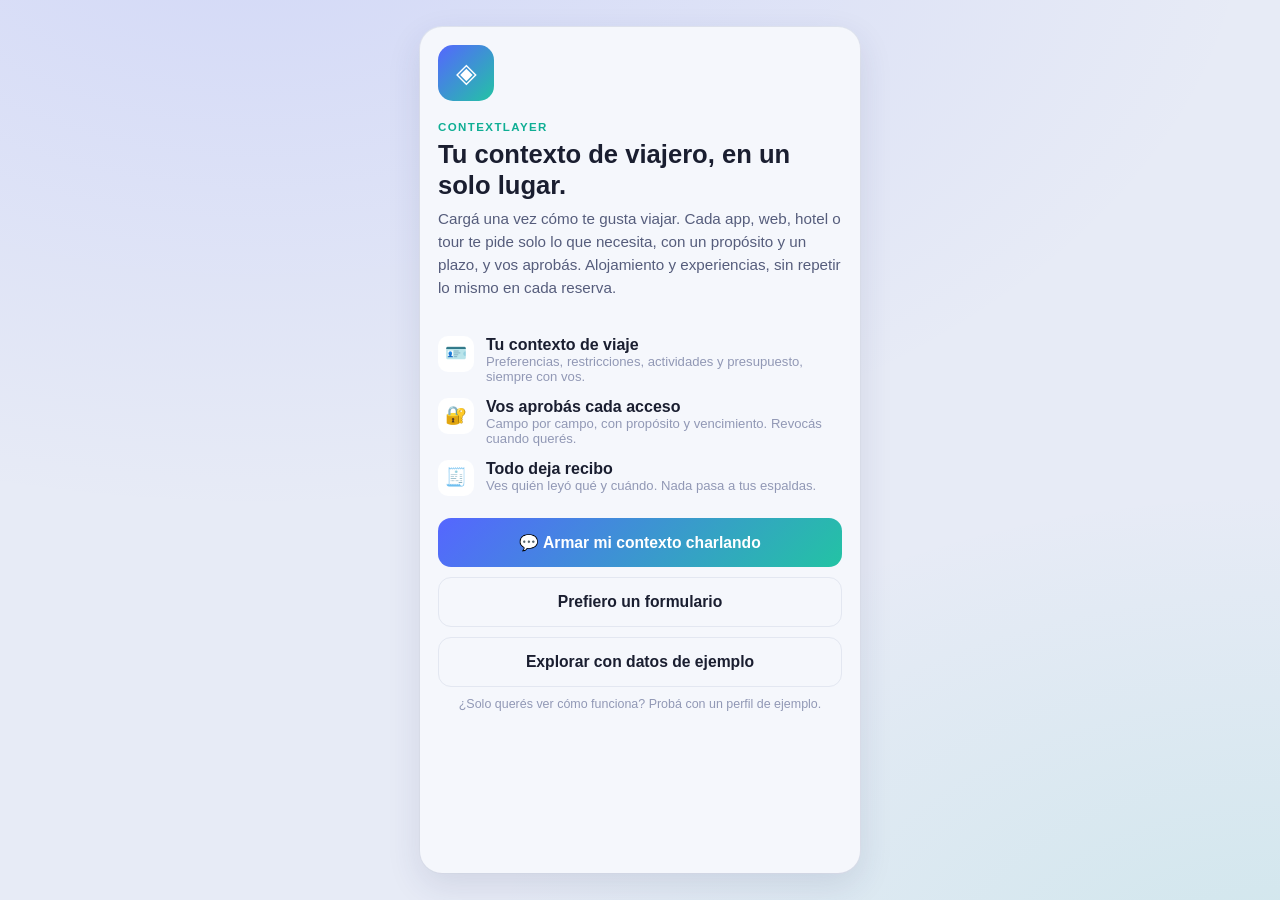
==== mvp/index.html @ 900df346 "Add ContextLayer Premium: $10/mo or $100/yr, provider memberships, discounts and redeemable points" ====
<!DOCTYPE html>
<html lang="es">
<head>
  <meta charset="UTF-8" />
  <meta name="viewport" content="width=device-width, initial-scale=1.0, maximum-scale=1.0, user-scalable=no" />
  <meta name="theme-color" content="#0f1226" />
  <title>ContextLayer · Prototipo</title>
  <meta http-equiv="Cache-Control" content="no-cache, no-store, must-revalidate" />
  <meta http-equiv="Pragma" content="no-cache" />
  <meta http-equiv="Expires" content="0" />
  <link rel="stylesheet" href="css/styles.css?v=22" />
</head>
<body>
  <!-- Marco de teléfono: en desktop se ve como un móvil centrado; en mobile ocupa todo. -->
  <div class="device" role="application" aria-label="Prototipo ContextLayer">
    <div class="device__notch" aria-hidden="true"></div>

    <!-- Barra de estado simulada -->
    <header class="statusbar" aria-hidden="true">
      <span class="statusbar__time">9:41</span>
      <span class="statusbar__brand">ContextLayer</span>
      <span class="statusbar__icons">●●● ⛆ ▮</span>
    </header>

    <!-- Contenedor donde app.js inyecta cada pantalla -->
    <main id="screen" class="screen" tabindex="-1"></main>

    <!-- Navegación inferior (se muestra/oculta según la pantalla) -->
    <nav id="tabbar" class="tabbar" aria-label="Navegación principal" hidden>
      <button class="tabbar__btn" data-nav="pasaporte">
        <span class="tabbar__ico">🪪</span><span class="tabbar__lbl">Contexto</span>
      </button>
      <button class="tabbar__btn" data-nav="reservas">
        <span class="tabbar__ico">🛎️</span><span class="tabbar__lbl">Reservas</span>
      </button>
      <button class="tabbar__btn" data-nav="actividad">
        <span class="tabbar__ico">🧾</span><span class="tabbar__lbl">Actividad</span>
      </button>
      <button class="tabbar__btn" data-nav="permisos">
        <span class="tabbar__ico">🔐</span><span class="tabbar__lbl">Permisos</span>
      </button>
    </nav>
  </div>

  <script src="js/data.js?v=22"></script>
  <script src="js/app.js?v=22"></script>
</body>
</html>
---- mvp/css/styles.css ----
/* ============================================================================
 * ContextLayer · MVP — styles.css (mobile-first)
 * ==========================================================================*/

:root {
  --bg: #f5f7fc;
  --bg-2: #eef1f8;
  --surface: #ffffff;
  --surface-2: #eef1f8;
  --line: #e3e7f1;
  --txt: #1a1e30;
  --txt-dim: #565d7c;
  --txt-mute: #9198b5;
  --brand: #5566ff;
  --brand-2: #0fae94;
  --brand-grad: linear-gradient(135deg, #5566ff 0%, #23c3a4 100%);
  --danger: #ef4d63;
  --warn: #d99413;
  --ok: #0fae94;
  --radius: 16px;
  --radius-sm: 11px;
  --shadow: 0 12px 34px rgba(38, 48, 96, 0.12);
  --pad: 18px;
  font-size: 16px;
}

* { box-sizing: border-box; margin: 0; padding: 0; }

html, body {
  height: 100%;
  background: #e7ebf6;
  color: var(--txt);
  font-family: -apple-system, BlinkMacSystemFont, "Segoe UI", Roboto, Helvetica, Arial, sans-serif;
  -webkit-font-smoothing: antialiased;
}

body {
  min-height: 100dvh;
  background:
    radial-gradient(1000px 600px at 20% -10%, rgba(85, 102, 255, 0.14), transparent),
    radial-gradient(800px 500px at 100% 110%, rgba(35, 195, 164, 0.12), transparent),
    #e7ebf6;
}

/* ---------- Contenedor de la app: full-bleed en móvil ---------- */
.device {
  position: relative;
  width: 100%;
  min-height: 100dvh;
  background: var(--bg);
  overflow: hidden;
  display: flex;
  flex-direction: column;
  padding-top: env(safe-area-inset-top);
}
.device__notch { display: none; }

/* En pantallas grandes: panel centrado (sin marco de teléfono) */
@media (min-width: 640px) {
  body {
    display: flex;
    align-items: center;
    justify-content: center;
    padding: 24px;
  }
  .device {
    width: 100%;
    max-width: 440px;
    min-height: auto;
    height: min(920px, 94dvh);
    border-radius: 22px;
    box-shadow: var(--shadow), 0 0 0 1px var(--line);
    padding-top: 0;
  }
}

/* Barra de estado simulada: oculta (se usa la del propio dispositivo) */
.statusbar { display: none; }

/* ---------- Contenedor de pantalla ---------- */
.screen {
  flex: 1;
  overflow-y: auto;
  padding: var(--pad) var(--pad) 26px;
  scroll-behavior: smooth;
  -webkit-overflow-scrolling: touch;
}
.screen::-webkit-scrollbar { width: 0; }
.screen:focus { outline: none; }

/* Animación de entrada */
.fade-in { animation: fade 0.28s ease; }
@keyframes fade {
  from { opacity: 0; transform: translateY(8px); }
  to { opacity: 1; transform: translateY(0); }
}

/* ---------- Tipografía / bloques ---------- */
.eyebrow {
  font-size: 0.72rem;
  text-transform: uppercase;
  letter-spacing: 1.4px;
  color: var(--brand-2);
  font-weight: 700;
}
h1.title { font-size: 1.6rem; line-height: 1.2; margin: 6px 0 8px; }
h2.title { font-size: 1.25rem; margin: 4px 0 6px; }
.lead { color: var(--txt-dim); font-size: 0.95rem; line-height: 1.5; }
.section-label {
  font-size: 0.78rem;
  text-transform: uppercase;
  letter-spacing: 1px;
  color: var(--txt-mute);
  margin: 18px 2px 8px;
  font-weight: 700;
}
.muted { color: var(--txt-mute); font-size: 0.82rem; }

/* ---------- Screen header (con volver) ---------- */
.shead {
  display: flex;
  align-items: center;
  gap: 10px;
  margin-bottom: 6px;
}
.shead__back {
  background: var(--surface);
  border: 1px solid var(--line);
  color: var(--txt);
  width: 38px; height: 38px;
  border-radius: 50%;
  font-size: 1.1rem;
  cursor: pointer;
  flex: none;
}
.shead__title { font-size: 1.15rem; font-weight: 700; }

/* ---------- Cards ---------- */
.card {
  background: var(--surface);
  border: 1px solid var(--line);
  border-radius: var(--radius);
  padding: 16px;
  margin-bottom: 12px;
}
.card--soft { background: var(--bg-2); }
.card--brand {
  background: var(--brand-grad);
  color: #fff;
  border: none;
}
.card--brand .muted, .card--brand .lead { color: rgba(255,255,255,0.85); }

.row { display: flex; align-items: center; gap: 12px; }
.row--between { justify-content: space-between; }
.grow { flex: 1; }

.chip {
  display: inline-flex;
  align-items: center;
  gap: 5px;
  background: var(--surface-2);
  border: 1px solid var(--line);
  color: var(--txt-dim);
  padding: 5px 10px;
  border-radius: 999px;
  font-size: 0.74rem;
  margin: 3px 4px 0 0;
}
.chip--ok { color: var(--ok); border-color: rgba(87,230,201,0.4); }
.chip-wrap { display: flex; flex-wrap: wrap; }

.avatar {
  width: 44px; height: 44px;
  border-radius: 12px;
  display: grid; place-items: center;
  font-size: 1.4rem;
  background: var(--surface-2);
  flex: none;
}

/* ---------- Botones ---------- */
.btn {
  display: inline-flex;
  align-items: center;
  justify-content: center;
  gap: 8px;
  width: 100%;
  border: none;
  border-radius: 13px;
  padding: 15px 18px;
  font-size: 0.98rem;
  font-weight: 700;
  cursor: pointer;
  color: #fff;
  background: var(--brand-grad);
  transition: transform 0.08s ease, opacity 0.15s ease;
}
.btn:active { transform: scale(0.98); }
.btn--ghost {
  background: transparent;
  color: var(--txt);
  border: 1px solid var(--line);
}
.btn--dark {
  background: var(--surface-2);
  color: var(--txt);
  border: 1px solid var(--line);
}
.btn--danger { background: transparent; color: var(--danger); border: 1px solid rgba(255,107,125,0.4); }
.btn--sm { width: auto; padding: 9px 14px; font-size: 0.82rem; border-radius: 10px; }
.btn:disabled { opacity: 0.45; cursor: not-allowed; }
.btn-stack { display: flex; flex-direction: column; gap: 10px; margin-top: 8px; }

/* ---------- Sticky footer de acción ---------- */
.action-bar {
  position: sticky;
  bottom: 0;
  margin: 16px -18px -26px;
  padding: 14px 18px calc(18px + env(safe-area-inset-bottom));
  background: linear-gradient(to top, var(--bg) 70%, transparent);
}

/* ---------- Form ---------- */
.field { margin-bottom: 14px; }
.field__label {
  display: block;
  font-size: 0.82rem;
  color: var(--txt-dim);
  margin-bottom: 6px;
  font-weight: 600;
}
.field input, .field select, .textarea {
  width: 100%;
  background: var(--bg-2);
  border: 1px solid var(--line);
  color: var(--txt);
  padding: 13px 14px;
  border-radius: 11px;
  font-size: 0.95rem;
  font-family: inherit;
}
.field input:focus, .field select:focus, .textarea:focus {
  outline: none;
  border-color: var(--brand);
  box-shadow: 0 0 0 3px rgba(124,140,255,0.2);
}
.textarea { resize: none; min-height: 92px; line-height: 1.5; }

/* ---------- Toggle switch ---------- */
.switch { position: relative; width: 46px; height: 27px; flex: none; }
.switch input { opacity: 0; width: 0; height: 0; }
.switch__track {
  position: absolute; inset: 0;
  background: var(--surface-2);
  border: 1px solid var(--line);
  border-radius: 999px;
  transition: background 0.2s ease;
}
.switch__track::after {
  content: "";
  position: absolute;
  top: 3px; left: 3px;
  width: 19px; height: 19px;
  border-radius: 50%;
  background: var(--txt-dim);
  transition: transform 0.2s ease, background 0.2s ease;
}
.switch input:checked + .switch__track { background: rgba(87,230,201,0.25); border-color: var(--brand-2); }
.switch input:checked + .switch__track::after { transform: translateX(19px); background: var(--brand-2); }

/* ---------- Onboarding progress ---------- */
.progress { display: flex; gap: 6px; margin-bottom: 18px; }
.progress__dot {
  flex: 1; height: 5px; border-radius: 999px; background: var(--surface-2);
}
.progress__dot.is-done { background: var(--brand-2); }
.progress__dot.is-active { background: var(--brand); }

/* ---------- Context category list ---------- */
.ctx-item {
  display: flex; align-items: center; gap: 12px;
  padding: 13px 0;
  border-bottom: 1px solid var(--line);
}
.ctx-item:last-child { border-bottom: none; }
.ctx-item__val { color: var(--txt-dim); font-size: 0.85rem; }

/* ---------- Permission access log ---------- */
.log {
  border-left: 2px solid var(--line);
  margin: 10px 0 2px;
  padding-left: 12px;
}
.log__entry { margin-bottom: 8px; }
.log__date { font-size: 0.72rem; color: var(--brand-2); font-weight: 700; }
.log__detail { font-size: 0.82rem; color: var(--txt-dim); }

/* ---------- Option (result) card ---------- */
.opt__top { display: flex; justify-content: space-between; gap: 10px; }
.opt__price { text-align: right; flex: none; }
.opt__price b { font-size: 1.15rem; }
.match-list { list-style: none; margin: 12px 0 0; }
.match-list li {
  display: flex; gap: 8px; align-items: flex-start;
  font-size: 0.85rem; color: var(--txt-dim);
  margin-bottom: 7px; line-height: 1.4;
}
.match-list li::before { content: "✓"; color: var(--brand-2); font-weight: 700; flex: none; }

.badge-best {
  background: var(--brand-2); color: #06231c;
  font-size: 0.66rem; font-weight: 800;
  padding: 3px 8px; border-radius: 999px;
  text-transform: uppercase; letter-spacing: 0.6px;
}

/* ---------- Agent "thinking" ---------- */
.thinking { text-align: center; padding: 40px 10px; }
.spinner {
  width: 46px; height: 46px; margin: 0 auto 18px;
  border: 3px solid var(--surface-2);
  border-top-color: var(--brand-2);
  border-radius: 50%;
  animation: spin 0.8s linear infinite;
}
@keyframes spin { to { transform: rotate(360deg); } }
.thinking__step { color: var(--txt-dim); font-size: 0.88rem; margin: 6px 0; opacity: 0; }
.thinking__step.show { opacity: 1; transition: opacity 0.3s ease; }

/* ---------- Success check ---------- */
.success-mark {
  width: 84px; height: 84px; margin: 10px auto 20px;
  border-radius: 50%;
  background: rgba(87,230,201,0.15);
  border: 2px solid var(--brand-2);
  display: grid; place-items: center;
  font-size: 2.4rem;
  animation: pop 0.4s ease;
}
@keyframes pop { 0% { transform: scale(0.5); opacity: 0; } 100% { transform: scale(1); opacity: 1; } }

/* ---------- Splash ---------- */
.splash { height: 100%; display: flex; flex-direction: column; }
.splash__hero { flex: 1; display: flex; flex-direction: column; justify-content: center; }
.logo-mark {
  width: 56px; height: 56px; border-radius: 15px;
  background: var(--brand-grad);
  display: grid; place-items: center;
  color: #fff;
  font-size: 1.7rem; margin-bottom: 20px;
}
.value-row { display: flex; gap: 12px; align-items: flex-start; margin: 14px 0; }
.value-row__ico {
  width: 36px; height: 36px; border-radius: 10px; flex: none;
  background: var(--surface); display: grid; place-items: center; font-size: 1.1rem;
}

/* ---------- Tabbar ---------- */
.tabbar {
  display: flex;
  border-top: 1px solid var(--line);
  background: rgba(255,255,255,0.97);
  backdrop-filter: blur(8px);
  padding-bottom: env(safe-area-inset-bottom);
}
.tabbar[hidden] { display: none; }
.tabbar__btn {
  flex: 1;
  background: none; border: none; cursor: pointer;
  padding: 9px 0 11px;
  display: flex; flex-direction: column; align-items: center; gap: 3px;
  color: var(--txt-mute);
}
.tabbar__ico { font-size: 1.2rem; filter: grayscale(1) opacity(0.7); }
.tabbar__lbl { font-size: 0.66rem; font-weight: 600; }
.tabbar__btn.is-active { color: var(--brand-2); }
.tabbar__btn.is-active .tabbar__ico { filter: none; }

/* ---------- Perspective switch (fuera del teléfono) ---------- */
.perspective {
  display: flex; align-items: center; gap: 8px;
  background: rgba(255,255,255,0.04);
  border: 1px solid rgba(255,255,255,0.08);
  padding: 7px 10px; border-radius: 999px;
  font-size: 0.8rem;
}
.perspective__lbl { color: var(--txt-mute); }
.perspective__btn {
  background: transparent; border: none; cursor: pointer;
  color: var(--txt-dim); font-weight: 600;
  padding: 6px 12px; border-radius: 999px; font-size: 0.8rem;
}
.perspective__btn.is-active { background: var(--brand-grad); color: #fff; }

/* ---------- Provider inbox ---------- */
.inbox-item {
  display: flex; gap: 12px; align-items: flex-start;
  padding: 14px 0; border-bottom: 1px solid var(--line);
}
.inbox-item:last-child { border-bottom: none; }
.dot-status { width: 9px; height: 9px; border-radius: 50%; flex: none; margin-top: 5px; }
.dot-status--new { background: var(--brand-2); box-shadow: 0 0 0 4px rgba(87,230,201,0.15); }
.dot-status--ok { background: var(--txt-mute); }

/* ---------- B2B compare ---------- */
.b2b-pros { list-style: none; margin-top: 8px; }
.b2b-pros li { font-size: 0.82rem; color: var(--txt-dim); margin-bottom: 5px; display: flex; gap: 7px; }
.b2b-pros li.pro::before { content: "＋"; color: var(--ok); font-weight: 800; }
.b2b-pros li.con::before { content: "－"; color: var(--danger); font-weight: 800; }
.vote-note {
  background: rgba(124,140,255,0.12);
  border: 1px dashed var(--brand);
  border-radius: 12px; padding: 12px 14px;
  font-size: 0.82rem; color: var(--txt-dim);
  margin-top: 6px;
}

/* ---------- Toast ---------- */
.toast {
  position: absolute;
  left: 50%; bottom: 84px;
  transform: translateX(-50%) translateY(20px);
  background: #1a1e30;
  border: 1px solid #1a1e30;
  color: #fff;
  padding: 11px 18px;
  border-radius: 999px;
  font-size: 0.82rem;
  opacity: 0; pointer-events: none;
  transition: opacity 0.25s ease, transform 0.25s ease;
  z-index: 50;
  max-width: 84%;
  text-align: center;
}
.toast.show { opacity: 1; transform: translateX(-50%) translateY(0); }



/* ============================================================================
 * Añadidos v2 — modelo pasaporte (solicitudes, recibos, alcance por campo)
 * ==========================================================================*/

/* Badge de conteo en el tab de Solicitudes */
.tabbar__btn { position: relative; }
.tab-badge {
  position: absolute;
  top: 4px;
  right: calc(50% - 26px);
  min-width: 17px;
  height: 17px;
  padding: 0 5px;
  border-radius: 999px;
  background: var(--danger);
  color: #fff;
  font-size: 0.62rem;
  font-weight: 800;
  display: grid;
  place-items: center;
  line-height: 1;
}
.tab-badge[hidden] { display: none; }

/* Etiqueta de tipo de solicitante (agente / OTA / comercio) */
.pill {
  display: inline-block;
  font-size: 0.66rem;
  font-weight: 700;
  text-transform: uppercase;
  letter-spacing: 0.5px;
  color: var(--brand-2);
  background: rgba(87, 230, 201, 0.12);
  border: 1px solid rgba(87, 230, 201, 0.3);
  padding: 3px 8px;
  border-radius: 999px;
}
.pill--dim {
  color: var(--txt-mute);
  background: var(--surface-2);
  border-color: var(--line);
}

/* Meta línea propósito / duración */
.meta-row {
  display: flex;
  gap: 8px;
  align-items: flex-start;
  font-size: 0.82rem;
  color: var(--txt-dim);
  margin-top: 8px;
}
.meta-row .k { color: var(--txt-mute); min-width: 74px; flex: none; }

/* Fila de campo solicitado con toggle de alcance por campo */
.field-grant {
  display: flex;
  align-items: center;
  gap: 12px;
  padding: 11px 0;
  border-bottom: 1px solid var(--line);
}
.field-grant:last-child { border-bottom: none; }
.field-grant__key {
  font-family: ui-monospace, SFMono-Regular, Menlo, monospace;
  font-size: 0.72rem;
  color: var(--brand-2);
}
.field-grant__val { color: var(--txt-dim); font-size: 0.85rem; }

/* Bloque de "payload" que se comparte (preview técnico) */
.codeblock {
  background: #f2f4fb;
  border: 1px solid var(--line);
  border-radius: 12px;
  padding: 13px 14px;
  font-family: ui-monospace, SFMono-Regular, Menlo, monospace;
  font-size: 0.76rem;
  line-height: 1.55;
  color: #0f8f7c;
  overflow-x: auto;
  white-space: pre;
}
.codeblock .c-key { color: #4a53c9; }
.codeblock .c-str { color: #0f8f7c; }
.codeblock .c-cmt { color: var(--txt-mute); }

/* Recibos (actividad) */
.receipt {
  display: flex;
  gap: 12px;
  align-items: flex-start;
  padding: 13px 0;
  border-bottom: 1px solid var(--line);
}
.receipt:last-child { border-bottom: none; }
.receipt__ico {
  width: 34px; height: 34px; border-radius: 9px; flex: none;
  display: grid; place-items: center; font-size: 1rem;
  background: var(--surface-2);
}
.receipt__tag {
  font-size: 0.64rem; font-weight: 800; text-transform: uppercase;
  letter-spacing: 0.5px; padding: 2px 7px; border-radius: 999px;
}
.receipt__tag--read { color: #4a53c9; background: rgba(85,102,255,0.12); }
.receipt__tag--write { color: var(--warn); background: rgba(255,206,107,0.14); }

/* Estado vacío */
.empty {
  text-align: center;
  color: var(--txt-mute);
  padding: 36px 16px;
}
.empty__ico { font-size: 2rem; display: block; margin-bottom: 8px; opacity: 0.7; }

/* ============================================================================
 * Añadidos v3 — carga conversacional + "Iniciar sesión con ContextLayer"
 * ==========================================================================*/

/* ---------- Chat de carga de contexto ---------- */
.chat {
  display: flex;
  flex-direction: column;
  gap: 10px;
  padding-bottom: 8px;
}
.bubble {
  max-width: 82%;
  padding: 11px 14px;
  border-radius: 16px;
  font-size: 0.9rem;
  line-height: 1.45;
  animation: fade 0.25s ease;
}
.bubble--agent {
  align-self: flex-start;
  background: var(--surface);
  border: 1px solid var(--line);
  border-bottom-left-radius: 5px;
}
.bubble--user {
  align-self: flex-end;
  background: var(--brand-grad);
  color: #fff;
  border-bottom-right-radius: 5px;
}
.bubble__chips { margin-top: 8px; }
.bubble__chips .chip { background: rgba(255,255,255,0.12); border-color: rgba(255,255,255,0.25); color: inherit; }

/* Barra de entrada del chat (fija abajo) */
.chatbar {
  position: sticky;
  bottom: 0;
  margin: 12px -18px -26px;
  padding: 12px 18px calc(14px + env(safe-area-inset-bottom));
  background: linear-gradient(to top, var(--bg) 72%, transparent);
  display: flex;
  gap: 8px;
  align-items: flex-end;
}
.chatbar .textarea {
  flex: 1;
  min-height: 46px;
  max-height: 120px;
  padding: 12px 14px;
}
.icon-btn {
  width: 46px; height: 46px; flex: none;
  border-radius: 12px;
  border: 1px solid var(--line);
  background: var(--surface-2);
  color: var(--txt);
  font-size: 1.2rem;
  cursor: pointer;
  display: grid; place-items: center;
}
.icon-btn--send { background: var(--brand-grad); color: #fff; border: none; }
.mic-btn.is-listening {
  background: var(--danger);
  color: #fff;
  border-color: var(--danger);
  animation: micpulse 1s ease-in-out infinite;
}
@keyframes micpulse { 0%,100% { box-shadow: 0 0 0 0 rgba(255,107,125,0.5);} 50%{ box-shadow: 0 0 0 8px rgba(255,107,125,0);} }

.chat-suggest {
  display: flex; flex-wrap: wrap; gap: 7px; margin: 4px 0 2px;
}
.chat-suggest button {
  background: var(--surface); border: 1px solid var(--line);
  color: var(--txt-dim); border-radius: 999px;
  padding: 7px 12px; font-size: 0.78rem; cursor: pointer;
}

/* ---------- App de terceros (marco embebido) ---------- */
.appframe {
  border-radius: 18px;
  overflow: hidden;
  border: 1px solid var(--line);
  margin-bottom: 14px;
}
.appframe__bar {
  display: flex; align-items: center; gap: 8px;
  padding: 9px 12px;
  background: #eef1f8;
  font-size: 0.74rem;
  color: var(--txt-mute);
  border-bottom: 1px solid var(--line);
}
.appframe__dot { width: 9px; height: 9px; border-radius: 50%; background: #c7cde0; }
.appframe__url { flex: 1; text-align: center; opacity: 0.8; }

.thirdapp-hero {
  padding: 26px 18px;
  text-align: center;
  color: #fff;
}
.thirdapp-logo {
  width: 58px; height: 58px; border-radius: 16px;
  display: grid; place-items: center; font-size: 1.9rem;
  margin: 0 auto 12px;
  background: rgba(255,255,255,0.15);
}

/* Botón "Continuar con ContextLayer" */
.btn-ctxlayer {
  display: flex; align-items: center; justify-content: center; gap: 10px;
  width: 100%;
  background: #1a1e30;
  color: #fff;
  border: 1px solid #1a1e30;
  border-radius: 13px;
  padding: 14px 18px;
  font-weight: 700;
  font-size: 0.95rem;
  cursor: pointer;
}
.btn-ctxlayer__mark {
  width: 22px; height: 22px; border-radius: 6px;
  background: var(--brand-grad);
  display: grid; place-items: center;
  color: #fff; font-size: 0.85rem;
}
.btn-plain {
  width: 100%; background: #fff; color: var(--txt);
  border: 1px solid var(--line); border-radius: 13px; padding: 13px;
  font-weight: 600; font-size: 0.9rem; cursor: pointer; margin-bottom: 10px;
}

/* ---------- Hoja de consentimiento (SSO handoff) ---------- */
.sso {
  padding-top: 6px;
}
.sso__head {
  text-align: center;
  padding: 10px 0 16px;
}
.sso__apps {
  display: flex; align-items: center; justify-content: center; gap: 14px;
  margin: 12px 0;
}
.sso__badge {
  width: 52px; height: 52px; border-radius: 14px;
  display: grid; place-items: center; font-size: 1.6rem;
  background: var(--surface-2); border: 1px solid var(--line);
}
.sso__link { color: var(--brand-2); font-size: 1.4rem; }
.sso__acct {
  display: flex; align-items: center; gap: 10px;
  background: var(--bg-2); border: 1px solid var(--line);
  border-radius: 12px; padding: 12px; margin-bottom: 12px;
}

/* ============================================================================
 * Añadidos v4 — selector de tipo de búsqueda (alojamiento / experiencia)
 * ==========================================================================*/
.seg {
  display: flex;
  gap: 6px;
  background: var(--surface-2);
  border: 1px solid var(--line);
  border-radius: 12px;
  padding: 4px;
  margin-bottom: 12px;
}
.seg__btn {
  flex: 1;
  border: none;
  background: transparent;
  color: var(--txt-dim);
  font-weight: 700;
  font-size: 0.85rem;
  padding: 9px 8px;
  border-radius: 9px;
  cursor: pointer;
}
.seg__btn.is-active {
  background: var(--surface);
  color: var(--txt);
  box-shadow: 0 1px 4px rgba(38, 48, 96, 0.12);
}

/* ============================================================================
 * Añadidos v5 — edición inline en el resumen del onboarding
 * ==========================================================================*/
.sum-edit {
  display: flex;
  align-items: center;
  gap: 8px;
  padding: 8px 0;
  border-bottom: 1px solid var(--line);
}
.sum-edit:last-child { border-bottom: none; }
.sum-edit select,
.sum-edit input {
  width: 100%;
  background: var(--bg-2);
  border: 1px solid var(--line);
  color: var(--txt);
  padding: 10px 12px;
  border-radius: 10px;
  font-size: 0.9rem;
  font-family: inherit;
}
.sum-edit select:focus,
.sum-edit input:focus {
  outline: none;
  border-color: var(--brand);
  box-shadow: 0 0 0 3px rgba(85, 102, 255, 0.2);
}
.sum-edit .btn { width: auto; flex: none; }

/* ============================================================================
 * Añadidos v6 — look & feel de marca en el login de apps de terceros
 * ==========================================================================*/
.brandhero {
  padding: 26px 18px;
  text-align: center;
}
.brandhero__wm { line-height: 1; }
.applogin__sep {
  display: flex;
  align-items: center;
  text-align: center;
  color: var(--txt-mute);
  font-size: 0.76rem;
  margin: 10px 0;
}
.applogin__sep::before,
.applogin__sep::after {
  content: "";
  flex: 1;
  height: 1px;
  background: var(--line);
}
.applogin__sep span { padding: 0 10px; }

/* Monograma de marca (insignia con color de la empresa) */
.brandmark {
  flex: none;
  border-radius: 12px;
  display: grid;
  place-items: center;
  color: #fff;
  font-weight: 800;
  line-height: 1;
}
.brandcard { align-items: center; }

/* ============================================================================
 * Añadidos v7 — ContextLayer Premium
 * ==========================================================================*/
.card--premium {
  background: linear-gradient(135deg, #ffd76a 0%, #ffb43d 100%);
  color: #3a2c00;
  border: none;
}
.card--premium .muted { color: #5c4a12; }
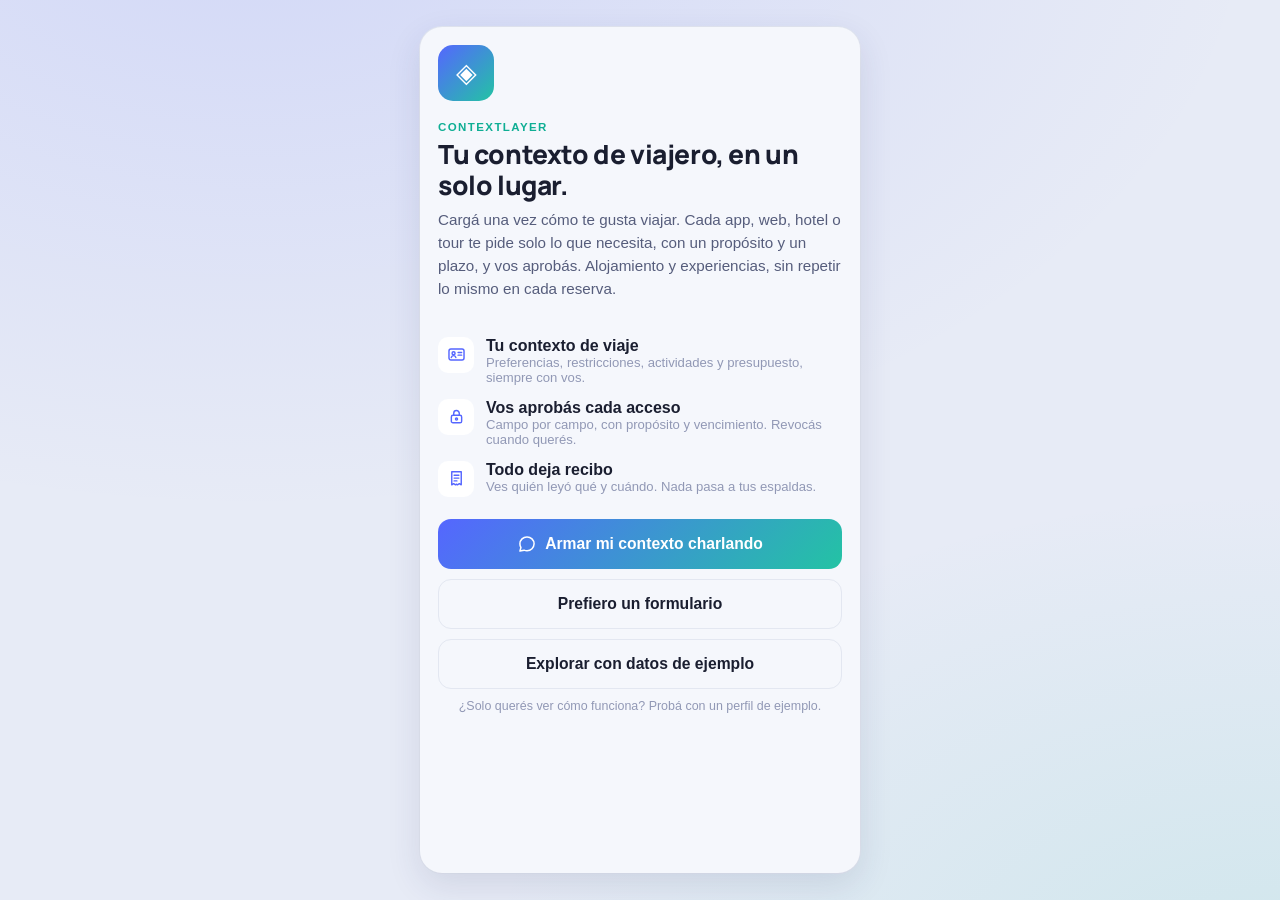
==== commit fd49a8e4: "F7: sistema visual v2 — íconos SVG, Manrope, dark mode, PWA y feedback - icons.js: set propio de ~30" ====
--- a/mvp/index.html
+++ b/mvp/index.html
@@ -2,25 +2,20 @@
 <html lang="es">
 <head>
   <meta charset="UTF-8" />
-  <meta name="viewport" content="width=device-width, initial-scale=1.0, maximum-scale=1.0, user-scalable=no" />
+  <meta name="viewport" content="width=device-width, initial-scale=1.0" />
   <meta name="theme-color" content="#0f1226" />
   <title>ContextLayer · Prototipo</title>
-  <meta http-equiv="Cache-Control" content="no-cache, no-store, must-revalidate" />
-  <meta http-equiv="Pragma" content="no-cache" />
-  <meta http-equiv="Expires" content="0" />
-  <link rel="stylesheet" href="css/styles.css?v=22" />
+  <link rel="icon" href="img/favicon.svg" type="image/svg+xml" />
+  <link rel="apple-touch-icon" href="img/icon-192.png" />
+  <link rel="manifest" href="manifest.webmanifest" />
+  <!-- Tema elegido por el tester, aplicado antes del primer paint (sin flash) -->
+  <script>try { var t = localStorage.getItem("cl_theme"); if (t) document.documentElement.dataset.theme = t; } catch (e) {}</script>
+  <link rel="preload" href="fonts/manrope.woff2" as="font" type="font/woff2" crossorigin />
+  <link rel="stylesheet" href="css/styles.css?v=30" />
 </head>
 <body>
   <!-- Marco de teléfono: en desktop se ve como un móvil centrado; en mobile ocupa todo. -->
   <div class="device" role="application" aria-label="Prototipo ContextLayer">
-    <div class="device__notch" aria-hidden="true"></div>
-
-    <!-- Barra de estado simulada -->
-    <header class="statusbar" aria-hidden="true">
-      <span class="statusbar__time">9:41</span>
-      <span class="statusbar__brand">ContextLayer</span>
-      <span class="statusbar__icons">●●● ⛆ ▮</span>
-    </header>
 
     <!-- Contenedor donde app.js inyecta cada pantalla -->
     <main id="screen" class="screen" tabindex="-1"></main>
@@ -42,7 +37,10 @@
     </nav>
   </div>
 
-  <script src="js/data.js?v=22"></script>
-  <script src="js/app.js?v=22"></script>
+  <script src="js/config.js?v=30"></script>
+  <script src="js/icons.js?v=30"></script>
+  <script src="js/data.js?v=30"></script>
+  <script src="js/track.js?v=30"></script>
+  <script src="js/app.js?v=30"></script>
 </body>
 </html>
--- a/mvp/css/styles.css
+++ b/mvp/css/styles.css
@@ -26,6 +26,14 @@
 
 * { box-sizing: border-box; margin: 0; padding: 0; }
 
+/* Tipografía display para títulos (variable, vendoreada, solo latin) */
+@font-face {
+  font-family: "Manrope";
+  src: url("../fonts/manrope.woff2") format("woff2");
+  font-weight: 200 800;
+  font-display: swap;
+}
+
 html, body {
   height: 100%;
   background: #e7ebf6;
@@ -53,7 +61,6 @@
   flex-direction: column;
   padding-top: env(safe-area-inset-top);
 }
-.device__notch { display: none; }
 
 /* En pantallas grandes: panel centrado (sin marco de teléfono) */
 @media (min-width: 640px) {
@@ -74,15 +81,11 @@
   }
 }
 
-/* Barra de estado simulada: oculta (se usa la del propio dispositivo) */
-.statusbar { display: none; }
-
 /* ---------- Contenedor de pantalla ---------- */
 .screen {
   flex: 1;
   overflow-y: auto;
   padding: var(--pad) var(--pad) 26px;
-  scroll-behavior: smooth;
   -webkit-overflow-scrolling: touch;
 }
 .screen::-webkit-scrollbar { width: 0; }
@@ -103,8 +106,12 @@
   color: var(--brand-2);
   font-weight: 700;
 }
-h1.title { font-size: 1.6rem; line-height: 1.2; margin: 6px 0 8px; }
-h2.title { font-size: 1.25rem; margin: 4px 0 6px; }
+h1.title, h2.title, .shead__title {
+  font-family: "Manrope", -apple-system, BlinkMacSystemFont, "Segoe UI", Roboto, sans-serif;
+  letter-spacing: -0.4px;
+}
+h1.title { font-size: 1.65rem; line-height: 1.18; margin: 6px 0 8px; font-weight: 800; }
+h2.title { font-size: 1.28rem; margin: 4px 0 6px; font-weight: 800; }
 .lead { color: var(--txt-dim); font-size: 0.95rem; line-height: 1.5; }
 .section-label {
   font-size: 0.78rem;
@@ -277,6 +284,9 @@
 .progress__dot.is-done { background: var(--brand-2); }
 .progress__dot.is-active { background: var(--brand); }
 
+/* Fecha/hora chiquita en recibos y canjes */
+.log__date { font-size: 0.72rem; color: var(--brand-2); font-weight: 700; }
+
 /* ---------- Context category list ---------- */
 .ctx-item {
   display: flex; align-items: center; gap: 12px;
@@ -286,20 +296,11 @@
 .ctx-item:last-child { border-bottom: none; }
 .ctx-item__val { color: var(--txt-dim); font-size: 0.85rem; }
 
-/* ---------- Permission access log ---------- */
-.log {
-  border-left: 2px solid var(--line);
-  margin: 10px 0 2px;
-  padding-left: 12px;
-}
-.log__entry { margin-bottom: 8px; }
-.log__date { font-size: 0.72rem; color: var(--brand-2); font-weight: 700; }
-.log__detail { font-size: 0.82rem; color: var(--txt-dim); }
 
 /* ---------- Option (result) card ---------- */
 .opt__top { display: flex; justify-content: space-between; gap: 10px; }
 .opt__price { text-align: right; flex: none; }
-.opt__price b { font-size: 1.15rem; }
+.opt__price b { font-size: 1.15rem; font-family: "Manrope", -apple-system, sans-serif; }
 .match-list { list-style: none; margin: 12px 0 0; }
 .match-list li {
   display: flex; gap: 8px; align-items: flex-start;
@@ -360,7 +361,7 @@
 .tabbar {
   display: flex;
   border-top: 1px solid var(--line);
-  background: rgba(255,255,255,0.97);
+  background: var(--surface);
   backdrop-filter: blur(8px);
   padding-bottom: env(safe-area-inset-bottom);
 }
@@ -372,49 +373,11 @@
   display: flex; flex-direction: column; align-items: center; gap: 3px;
   color: var(--txt-mute);
 }
-.tabbar__ico { font-size: 1.2rem; filter: grayscale(1) opacity(0.7); }
+.tabbar__ico { display: block; height: 22px; opacity: 0.72; }
+.tabbar__ico .ico { width: 22px; height: 22px; }
 .tabbar__lbl { font-size: 0.66rem; font-weight: 600; }
 .tabbar__btn.is-active { color: var(--brand-2); }
-.tabbar__btn.is-active .tabbar__ico { filter: none; }
-
-/* ---------- Perspective switch (fuera del teléfono) ---------- */
-.perspective {
-  display: flex; align-items: center; gap: 8px;
-  background: rgba(255,255,255,0.04);
-  border: 1px solid rgba(255,255,255,0.08);
-  padding: 7px 10px; border-radius: 999px;
-  font-size: 0.8rem;
-}
-.perspective__lbl { color: var(--txt-mute); }
-.perspective__btn {
-  background: transparent; border: none; cursor: pointer;
-  color: var(--txt-dim); font-weight: 600;
-  padding: 6px 12px; border-radius: 999px; font-size: 0.8rem;
-}
-.perspective__btn.is-active { background: var(--brand-grad); color: #fff; }
-
-/* ---------- Provider inbox ---------- */
-.inbox-item {
-  display: flex; gap: 12px; align-items: flex-start;
-  padding: 14px 0; border-bottom: 1px solid var(--line);
-}
-.inbox-item:last-child { border-bottom: none; }
-.dot-status { width: 9px; height: 9px; border-radius: 50%; flex: none; margin-top: 5px; }
-.dot-status--new { background: var(--brand-2); box-shadow: 0 0 0 4px rgba(87,230,201,0.15); }
-.dot-status--ok { background: var(--txt-mute); }
-
-/* ---------- B2B compare ---------- */
-.b2b-pros { list-style: none; margin-top: 8px; }
-.b2b-pros li { font-size: 0.82rem; color: var(--txt-dim); margin-bottom: 5px; display: flex; gap: 7px; }
-.b2b-pros li.pro::before { content: "＋"; color: var(--ok); font-weight: 800; }
-.b2b-pros li.con::before { content: "－"; color: var(--danger); font-weight: 800; }
-.vote-note {
-  background: rgba(124,140,255,0.12);
-  border: 1px dashed var(--brand);
-  border-radius: 12px; padding: 12px 14px;
-  font-size: 0.82rem; color: var(--txt-dim);
-  margin-top: 6px;
-}
+.tabbar__btn.is-active .tabbar__ico { opacity: 1; }
 
 /* ---------- Toast ---------- */
 .toast {
@@ -441,26 +404,6 @@
  * Añadidos v2 — modelo pasaporte (solicitudes, recibos, alcance por campo)
  * ==========================================================================*/
 
-/* Badge de conteo en el tab de Solicitudes */
-.tabbar__btn { position: relative; }
-.tab-badge {
-  position: absolute;
-  top: 4px;
-  right: calc(50% - 26px);
-  min-width: 17px;
-  height: 17px;
-  padding: 0 5px;
-  border-radius: 999px;
-  background: var(--danger);
-  color: #fff;
-  font-size: 0.62rem;
-  font-weight: 800;
-  display: grid;
-  place-items: center;
-  line-height: 1;
-}
-.tab-badge[hidden] { display: none; }
-
 /* Etiqueta de tipo de solicitante (agente / OTA / comercio) */
 .pill {
   display: inline-block;
@@ -509,19 +452,19 @@
 
 /* Bloque de "payload" que se comparte (preview técnico) */
 .codeblock {
-  background: #f2f4fb;
+  background: var(--bg-2);
   border: 1px solid var(--line);
   border-radius: 12px;
   padding: 13px 14px;
   font-family: ui-monospace, SFMono-Regular, Menlo, monospace;
   font-size: 0.76rem;
   line-height: 1.55;
-  color: #0f8f7c;
+  color: var(--ok);
   overflow-x: auto;
   white-space: pre;
 }
-.codeblock .c-key { color: #4a53c9; }
-.codeblock .c-str { color: #0f8f7c; }
+.codeblock .c-key { color: var(--brand); }
+.codeblock .c-str { color: var(--ok); }
 .codeblock .c-cmt { color: var(--txt-mute); }
 
 /* Recibos (actividad) */
@@ -533,11 +476,6 @@
   border-bottom: 1px solid var(--line);
 }
 .receipt:last-child { border-bottom: none; }
-.receipt__ico {
-  width: 34px; height: 34px; border-radius: 9px; flex: none;
-  display: grid; place-items: center; font-size: 1rem;
-  background: var(--surface-2);
-}
 .receipt__tag {
   font-size: 0.64rem; font-weight: 800; text-transform: uppercase;
   letter-spacing: 0.5px; padding: 2px 7px; border-radius: 999px;
@@ -642,25 +580,13 @@
 .appframe__bar {
   display: flex; align-items: center; gap: 8px;
   padding: 9px 12px;
-  background: #eef1f8;
+  background: var(--surface-2);
   font-size: 0.74rem;
   color: var(--txt-mute);
   border-bottom: 1px solid var(--line);
 }
 .appframe__dot { width: 9px; height: 9px; border-radius: 50%; background: #c7cde0; }
 .appframe__url { flex: 1; text-align: center; opacity: 0.8; }
-
-.thirdapp-hero {
-  padding: 26px 18px;
-  text-align: center;
-  color: #fff;
-}
-.thirdapp-logo {
-  width: 58px; height: 58px; border-radius: 16px;
-  display: grid; place-items: center; font-size: 1.9rem;
-  margin: 0 auto 12px;
-  background: rgba(255,255,255,0.15);
-}
 
 /* Botón "Continuar con ContextLayer" */
 .btn-ctxlayer {
@@ -682,7 +608,7 @@
   color: #fff; font-size: 0.85rem;
 }
 .btn-plain {
-  width: 100%; background: #fff; color: var(--txt);
+  width: 100%; background: var(--surface); color: var(--txt);
   border: 1px solid var(--line); border-radius: 13px; padding: 13px;
   font-weight: 600; font-size: 0.9rem; cursor: pointer; margin-bottom: 10px;
 }
@@ -816,3 +742,335 @@
   border: none;
 }
 .card--premium .muted { color: #5c4a12; }
+
+/* Selección de plan Premium */
+.plan-card { cursor: pointer; transition: border-color 0.15s ease; }
+.plan-card--on { border: 2px solid var(--brand-2); }
+.radio {
+  width: 20px; height: 20px; flex: none;
+  border-radius: 50%;
+  border: 2px solid var(--line);
+  display: inline-block;
+  position: relative;
+}
+.radio--on { border-color: var(--brand-2); }
+.radio--on::after {
+  content: "";
+  position: absolute; inset: 3px;
+  border-radius: 50%;
+  background: var(--brand-2);
+}
+
+/* ============================================================================
+ * Modo preview (iframes del dashboard /admin): la pantalla se renderiza a
+ * altura completa del contenido, congelada y sin interacción.
+ * ==========================================================================*/
+body.preview-mode {
+  display: block;
+  padding: 0;
+  background: var(--bg);
+}
+.preview-mode .device {
+  height: auto !important;
+  min-height: 0 !important;
+  max-width: none;
+  border-radius: 0;
+  box-shadow: none;
+  pointer-events: none;
+}
+.preview-mode .screen {
+  overflow: visible;
+}
+
+/* ============================================================================
+ * v2 — Transiciones direccionales entre pantallas
+ * El render conserva la pantalla saliente como "fantasma" superpuesto y
+ * anima ambas. Direcciones: fwd (push), back (pop), tabs, fade y sheet (SSO).
+ * ==========================================================================*/
+.screen.is-anim { position: relative; overflow: hidden; }
+.screen__ghost {
+  position: absolute;
+  inset: 0;
+  overflow: hidden;
+  pointer-events: none;
+  z-index: 1;
+  background: var(--bg);
+  padding: var(--pad) var(--pad) 26px;
+}
+.screen__ghost--top { z-index: 3; }
+.screen.is-anim > .s-new { position: relative; z-index: 2; }
+
+@media (prefers-reduced-motion: no-preference) {
+  .s-in-fwd  { animation: sInFwd 0.28s cubic-bezier(0.32, 0.72, 0.24, 1) both; }
+  .s-out-fwd { animation: sOutFwd 0.28s cubic-bezier(0.32, 0.72, 0.24, 1) both; }
+  .s-in-back  { animation: sInBack 0.28s cubic-bezier(0.32, 0.72, 0.24, 1) both; }
+  .s-out-back { animation: sOutBack 0.28s cubic-bezier(0.32, 0.72, 0.24, 1) both; }
+  .s-in-tabf { animation: sInTabF 0.2s ease both; }
+  .s-in-tabb { animation: sInTabB 0.2s ease both; }
+  .s-out-tabf, .s-out-tabb { animation: sOutTab 0.2s ease both; }
+  .s-in-fade { animation: fade 0.15s ease both; }
+  .s-out-fade { animation: sOutFade 0.15s ease both; }
+  .s-in-up { animation: sInUp 0.32s cubic-bezier(0.32, 0.72, 0.24, 1) both; }
+  .s-out-hold { animation: sHold 0.32s linear both; }
+  .s-in-hold { animation: fade 0.2s ease both; }
+  .s-out-down { animation: sOutDown 0.26s cubic-bezier(0.5, 0, 0.75, 0.4) both; }
+}
+@keyframes sInFwd  { from { transform: translateX(100%); } to { transform: translateX(0); } }
+@keyframes sOutFwd { from { transform: translateX(0); opacity: 1; } to { transform: translateX(-28%); opacity: 0.55; } }
+@keyframes sInBack  { from { transform: translateX(-28%); opacity: 0.55; } to { transform: translateX(0); opacity: 1; } }
+@keyframes sOutBack { from { transform: translateX(0); } to { transform: translateX(100%); } }
+@keyframes sInTabF { from { transform: translateX(16px); opacity: 0; } to { transform: none; opacity: 1; } }
+@keyframes sInTabB { from { transform: translateX(-16px); opacity: 0; } to { transform: none; opacity: 1; } }
+@keyframes sOutTab { from { opacity: 1; } to { opacity: 0; } }
+@keyframes sOutFade { from { opacity: 1; } to { opacity: 0; } }
+@keyframes sInUp { from { transform: translateY(100%); } to { transform: translateY(0); } }
+@keyframes sHold { from { opacity: 1; } to { opacity: 0.6; } }
+@keyframes sOutDown { from { transform: translateY(0); } to { transform: translateY(100%); } }
+
+/* Entrada en cascada de cards al montar una pantalla */
+@media (prefers-reduced-motion: no-preference) {
+  .stagger .card, .stagger .value-row, .stagger .receipt {
+    animation: rise 0.38s ease backwards;
+    animation-delay: calc(var(--i, 0) * 45ms);
+  }
+}
+@keyframes rise { from { opacity: 0; transform: translateY(10px); } to { opacity: 1; transform: none; } }
+
+/* ============================================================================
+ * v2 — Thinking de Aria: pasos con check animado + esqueleto de resultados
+ * ==========================================================================*/
+.thinking__list { max-width: 300px; margin: 18px auto 0; text-align: left; }
+.tstep {
+  display: flex; align-items: center; gap: 10px;
+  padding: 7px 0;
+  color: var(--txt-mute);
+  font-size: 0.88rem;
+  transition: color 0.25s ease;
+}
+.tstep__ico { width: 22px; height: 22px; flex: none; position: relative; }
+.tstep__spin {
+  position: absolute; inset: 2px;
+  border: 2px solid var(--surface-2);
+  border-top-color: var(--brand-2);
+  border-radius: 50%;
+  opacity: 0;
+  animation: spin 0.8s linear infinite;
+}
+.tstep.is-active { color: var(--txt-dim); }
+.tstep.is-active .tstep__spin { opacity: 1; }
+.tstep__check { position: absolute; inset: 0; width: 22px; height: 22px; }
+.tstep__check path {
+  fill: none;
+  stroke: var(--brand-2);
+  stroke-width: 2.6;
+  stroke-linecap: round;
+  stroke-linejoin: round;
+  stroke-dasharray: 26;
+  stroke-dashoffset: 26;
+}
+.tstep.is-done { color: var(--txt-dim); }
+.tstep.is-done .tstep__spin { opacity: 0; animation: none; }
+.tstep.is-done .tstep__check path { transition: stroke-dashoffset 0.3s ease; stroke-dashoffset: 0; }
+
+/* Esqueletos (shimmer) */
+.skel {
+  background: linear-gradient(90deg, var(--surface-2) 25%, var(--line) 45%, var(--surface-2) 65%);
+  background-size: 200% 100%;
+  border-radius: 8px;
+  animation: shimmer 1.3s ease infinite;
+}
+@keyframes shimmer { from { background-position: 180% 0; } to { background-position: -20% 0; } }
+.skel--title { height: 16px; width: 62%; margin-bottom: 10px; }
+.skel--line { height: 11px; width: 88%; margin-bottom: 7px; }
+.skel--line.short { width: 45%; }
+.skel-cards { margin-top: 22px; opacity: 0; transition: opacity 0.3s ease; }
+.skel-cards.show { opacity: 1; }
+.skel-cards .card { text-align: left; }
+@media (prefers-reduced-motion: reduce) { .skel { animation: none; } }
+
+/* ============================================================================
+ * v2 — Anillo de match % en los resultados
+ * ==========================================================================*/
+.matchring { position: relative; width: 44px; height: 44px; flex: none; }
+.matchring svg { width: 44px; height: 44px; transform: rotate(-90deg); }
+.matchring circle { fill: none; stroke-width: 4; }
+.matchring__bg { stroke: var(--surface-2); }
+.matchring__val {
+  stroke: url(#ringgrad);
+  stroke-linecap: round;
+  transition: stroke-dashoffset 0.8s cubic-bezier(0.22, 1, 0.36, 1);
+}
+.matchring__num {
+  position: absolute; inset: 0;
+  display: grid; place-items: center;
+  font-size: 0.68rem; font-weight: 800;
+  color: var(--brand-2);
+}
+
+/* ============================================================================
+ * v2 — Bottom sheet (confirmaciones y feedback)
+ * ==========================================================================*/
+.sheet { position: absolute; inset: 0; z-index: 60; }
+.sheet__backdrop {
+  position: absolute; inset: 0;
+  background: rgba(15, 18, 38, 0.45);
+  opacity: 0;
+  transition: opacity 0.25s ease;
+}
+.sheet__panel {
+  position: absolute; left: 0; right: 0; bottom: 0;
+  background: var(--surface);
+  border-radius: 22px 22px 0 0;
+  padding: 10px 18px calc(20px + env(safe-area-inset-bottom));
+  transform: translateY(100%);
+  transition: transform 0.3s cubic-bezier(0.32, 0.72, 0.24, 1);
+  box-shadow: 0 -12px 40px rgba(38, 48, 96, 0.25);
+  max-height: 82%;
+  overflow-y: auto;
+}
+.sheet.is-open .sheet__backdrop { opacity: 1; }
+.sheet.is-open .sheet__panel { transform: translateY(0); }
+.sheet__grip {
+  width: 40px; height: 4px;
+  border-radius: 999px;
+  background: var(--line);
+  margin: 4px auto 14px;
+}
+@media (prefers-reduced-motion: reduce) {
+  .sheet__backdrop, .sheet__panel { transition: none; }
+}
+
+/* Confetti al confirmar */
+.confetti {
+  position: absolute; inset: 0;
+  pointer-events: none;
+  z-index: 70;
+}
+
+/* ============================================================================
+ * v2 — Chat: typing indicator y entrada
+ * ==========================================================================*/
+.bubble--typing { display: inline-flex; gap: 4px; align-items: center; min-width: 52px; min-height: 20px; }
+.bubble--typing span {
+  width: 7px; height: 7px;
+  border-radius: 50%;
+  background: var(--txt-mute);
+  animation: typing 1.1s ease infinite;
+}
+.bubble--typing span:nth-child(2) { animation-delay: 0.15s; }
+.bubble--typing span:nth-child(3) { animation-delay: 0.3s; }
+@keyframes typing { 0%, 60%, 100% { transform: none; opacity: 0.5; } 30% { transform: translateY(-4px); opacity: 1; } }
+@media (prefers-reduced-motion: reduce) { .bubble--typing span { animation: none; } }
+
+/* ============================================================================
+ * v2 — Validación y detalles de interacción
+ * ==========================================================================*/
+.field--error input, .field--error select { border-color: var(--danger); box-shadow: 0 0 0 3px rgba(239, 77, 99, 0.15); }
+.field__msg { color: var(--danger); font-size: 0.75rem; margin-top: 5px; }
+
+.card[role="button"], .chat-suggest button, .tabbar__btn, .plan-card, .brandcard {
+  transition: transform 0.12s ease;
+}
+.card[role="button"]:active, .chat-suggest button:active, .plan-card:active, .brandcard:active { transform: scale(0.98); }
+
+:focus-visible { outline: 3px solid rgba(85, 102, 255, 0.55); outline-offset: 2px; border-radius: 6px; }
+.btn:focus-visible, .card[role="button"]:focus-visible { outline-offset: 0; }
+
+@media (prefers-reduced-motion: reduce) {
+  .matchring__val { transition: none; }
+}
+
+/* ============================================================================
+ * v2 — Íconos SVG inline (icons.js)
+ * ==========================================================================*/
+.ico { width: 1.2em; height: 1.2em; display: inline-block; vertical-align: -0.24em; flex: none; }
+.ico--sm { width: 0.95em; height: 0.95em; vertical-align: -0.12em; }
+.ico--xl { width: 34px; height: 34px; }
+.avatar .ico { width: 22px; height: 22px; color: var(--brand); }
+.value-row__ico .ico { width: 19px; height: 19px; color: var(--brand); }
+.empty__ico .ico { width: 34px; height: 34px; }
+.btn .ico, .icon-btn .ico { width: 20px; height: 20px; }
+.seg__btn .ico { width: 16px; height: 16px; vertical-align: -0.22em; }
+.chip .ico--sm { width: 13px; height: 13px; }
+.shead__right { margin-left: auto; }
+.shead .icon-btn { width: 38px; height: 38px; background: var(--surface); border-radius: 50%; }
+.shead__back { display: grid; place-items: center; }
+.shead__back .ico { width: 20px; height: 20px; }
+
+/* ============================================================================
+ * v2 — Micro-encuesta de feedback
+ * ==========================================================================*/
+.fb-faces { display: flex; justify-content: center; gap: 8px; }
+.fb-face {
+  width: 52px; height: 52px;
+  border-radius: 14px;
+  border: 1px solid var(--line);
+  background: var(--surface-2);
+  font-size: 1.55rem;
+  cursor: pointer;
+  transition: transform 0.12s ease, border-color 0.12s ease, background 0.12s ease;
+}
+.fb-face:active { transform: scale(0.92); }
+.fb-face.is-on { border-color: var(--brand-2); background: rgba(35, 195, 164, 0.14); transform: scale(1.08); }
+.fb-tag { cursor: pointer; }
+
+/* ============================================================================
+ * v2 — Dark mode
+ * Automático según el sistema; el toggle (sol/luna en el pasaporte) lo fija
+ * explícito vía <html data-theme="dark|light"> persistido en cl_theme.
+ * ==========================================================================*/
+html[data-theme="dark"] {
+  --bg: #0f1226;
+  --bg-2: #161a33;
+  --surface: #181c34;
+  --surface-2: #232848;
+  --line: #272d4f;
+  --txt: #eef0fb;
+  --txt-dim: #b3b9dd;
+  --txt-mute: #7d84ad;
+  --brand: #7c8cff;
+  --brand-2: #2bd4b4;
+  --brand-grad: linear-gradient(135deg, #5b6cff 0%, #23c3a4 100%);
+  --danger: #ff6b7d;
+  --warn: #ffce6b;
+  --ok: #2bd4b4;
+  --shadow: 0 12px 34px rgba(0, 0, 0, 0.5);
+}
+html[data-theme="dark"],
+html[data-theme="dark"] body {
+  background:
+    radial-gradient(1000px 600px at 20% -10%, rgba(105, 120, 255, 0.14), transparent),
+    radial-gradient(800px 500px at 100% 110%, rgba(35, 195, 164, 0.1), transparent),
+    #0a0d1f;
+}
+html[data-theme="dark"] .toast { background: #eef0fb; border-color: #eef0fb; color: #12152b; }
+html[data-theme="dark"] .seg__btn.is-active { box-shadow: 0 1px 4px rgba(0, 0, 0, 0.5); }
+
+@media (prefers-color-scheme: dark) {
+  html:not([data-theme="light"]) {
+    --bg: #0f1226;
+    --bg-2: #161a33;
+    --surface: #181c34;
+    --surface-2: #232848;
+    --line: #272d4f;
+    --txt: #eef0fb;
+    --txt-dim: #b3b9dd;
+    --txt-mute: #7d84ad;
+    --brand: #7c8cff;
+    --brand-2: #2bd4b4;
+    --brand-grad: linear-gradient(135deg, #5b6cff 0%, #23c3a4 100%);
+    --danger: #ff6b7d;
+    --warn: #ffce6b;
+    --ok: #2bd4b4;
+    --shadow: 0 12px 34px rgba(0, 0, 0, 0.5);
+  }
+  html:not([data-theme="light"]),
+  html:not([data-theme="light"]) body {
+    background:
+      radial-gradient(1000px 600px at 20% -10%, rgba(105, 120, 255, 0.14), transparent),
+      radial-gradient(800px 500px at 100% 110%, rgba(35, 195, 164, 0.1), transparent),
+      #0a0d1f;
+  }
+  html:not([data-theme="light"]) .toast { background: #eef0fb; border-color: #eef0fb; color: #12152b; }
+  html:not([data-theme="light"]) .seg__btn.is-active { box-shadow: 0 1px 4px rgba(0, 0, 0, 0.5); }
+}
